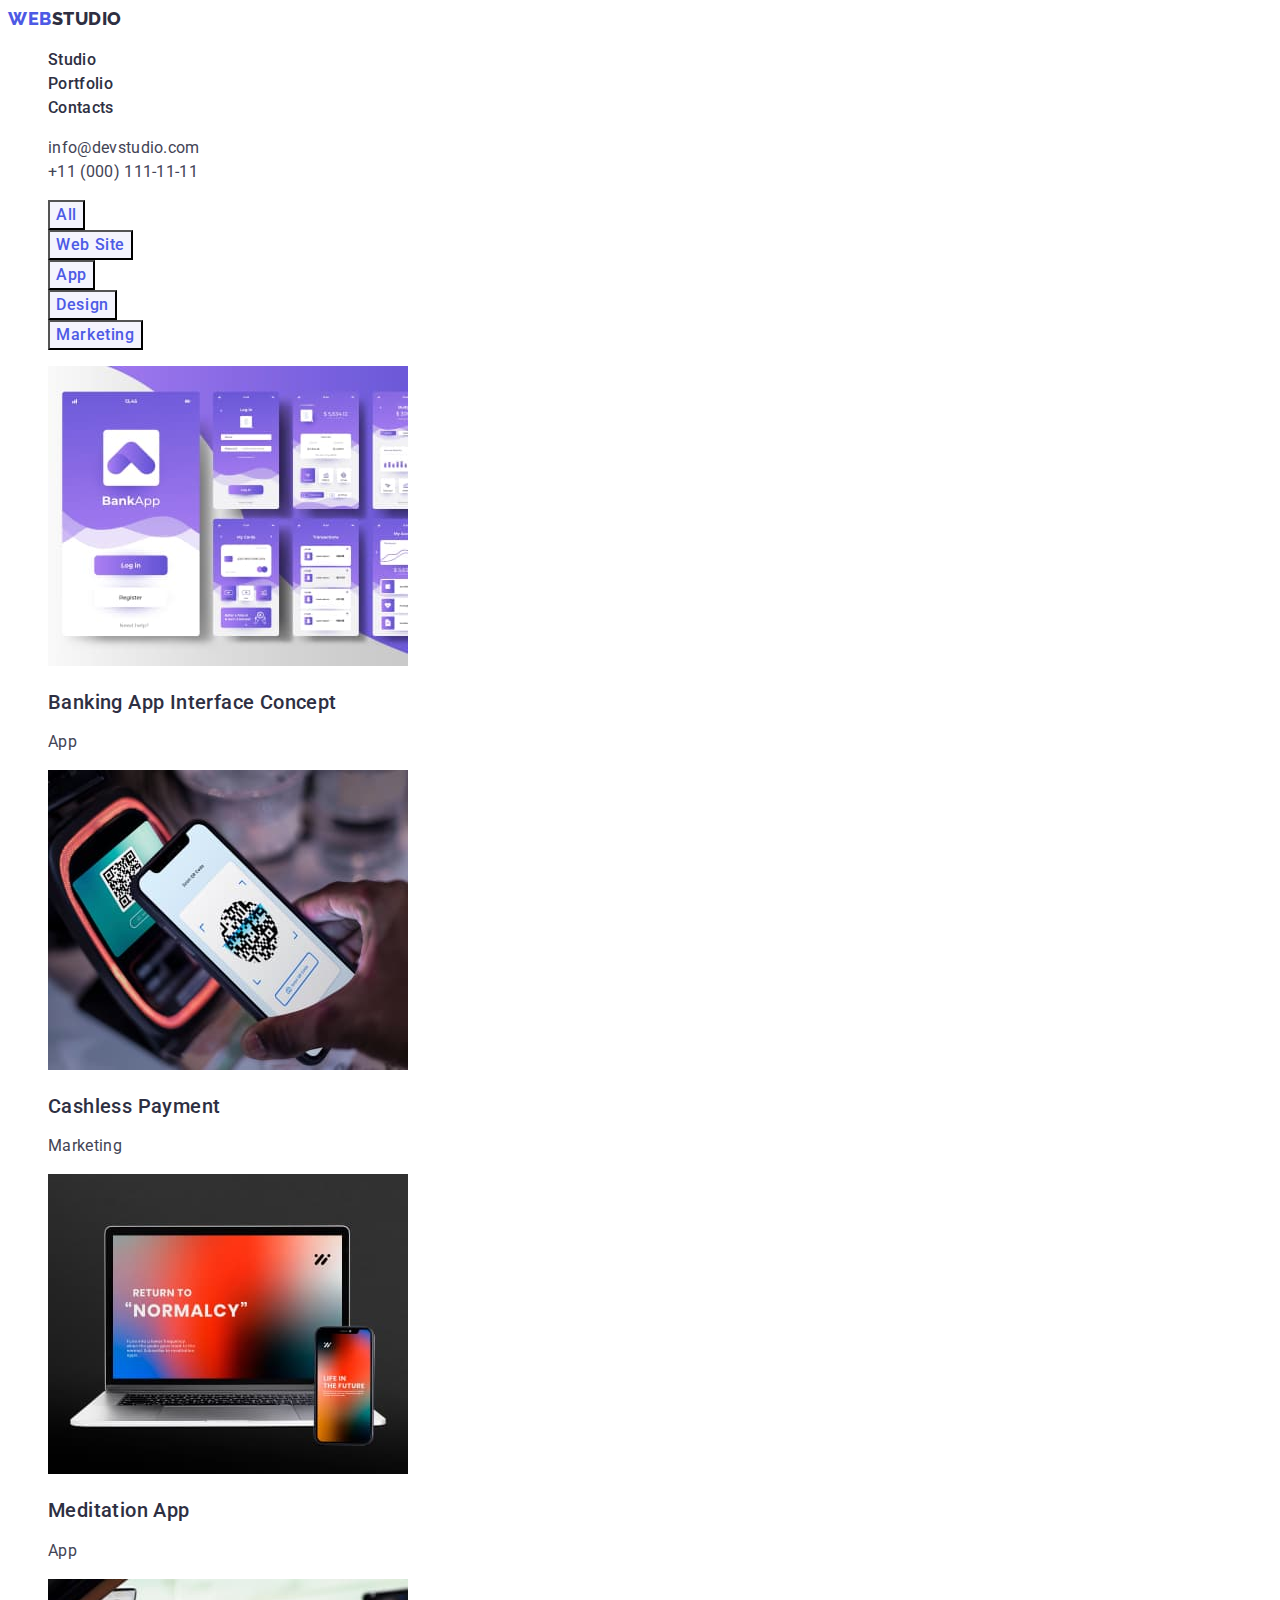
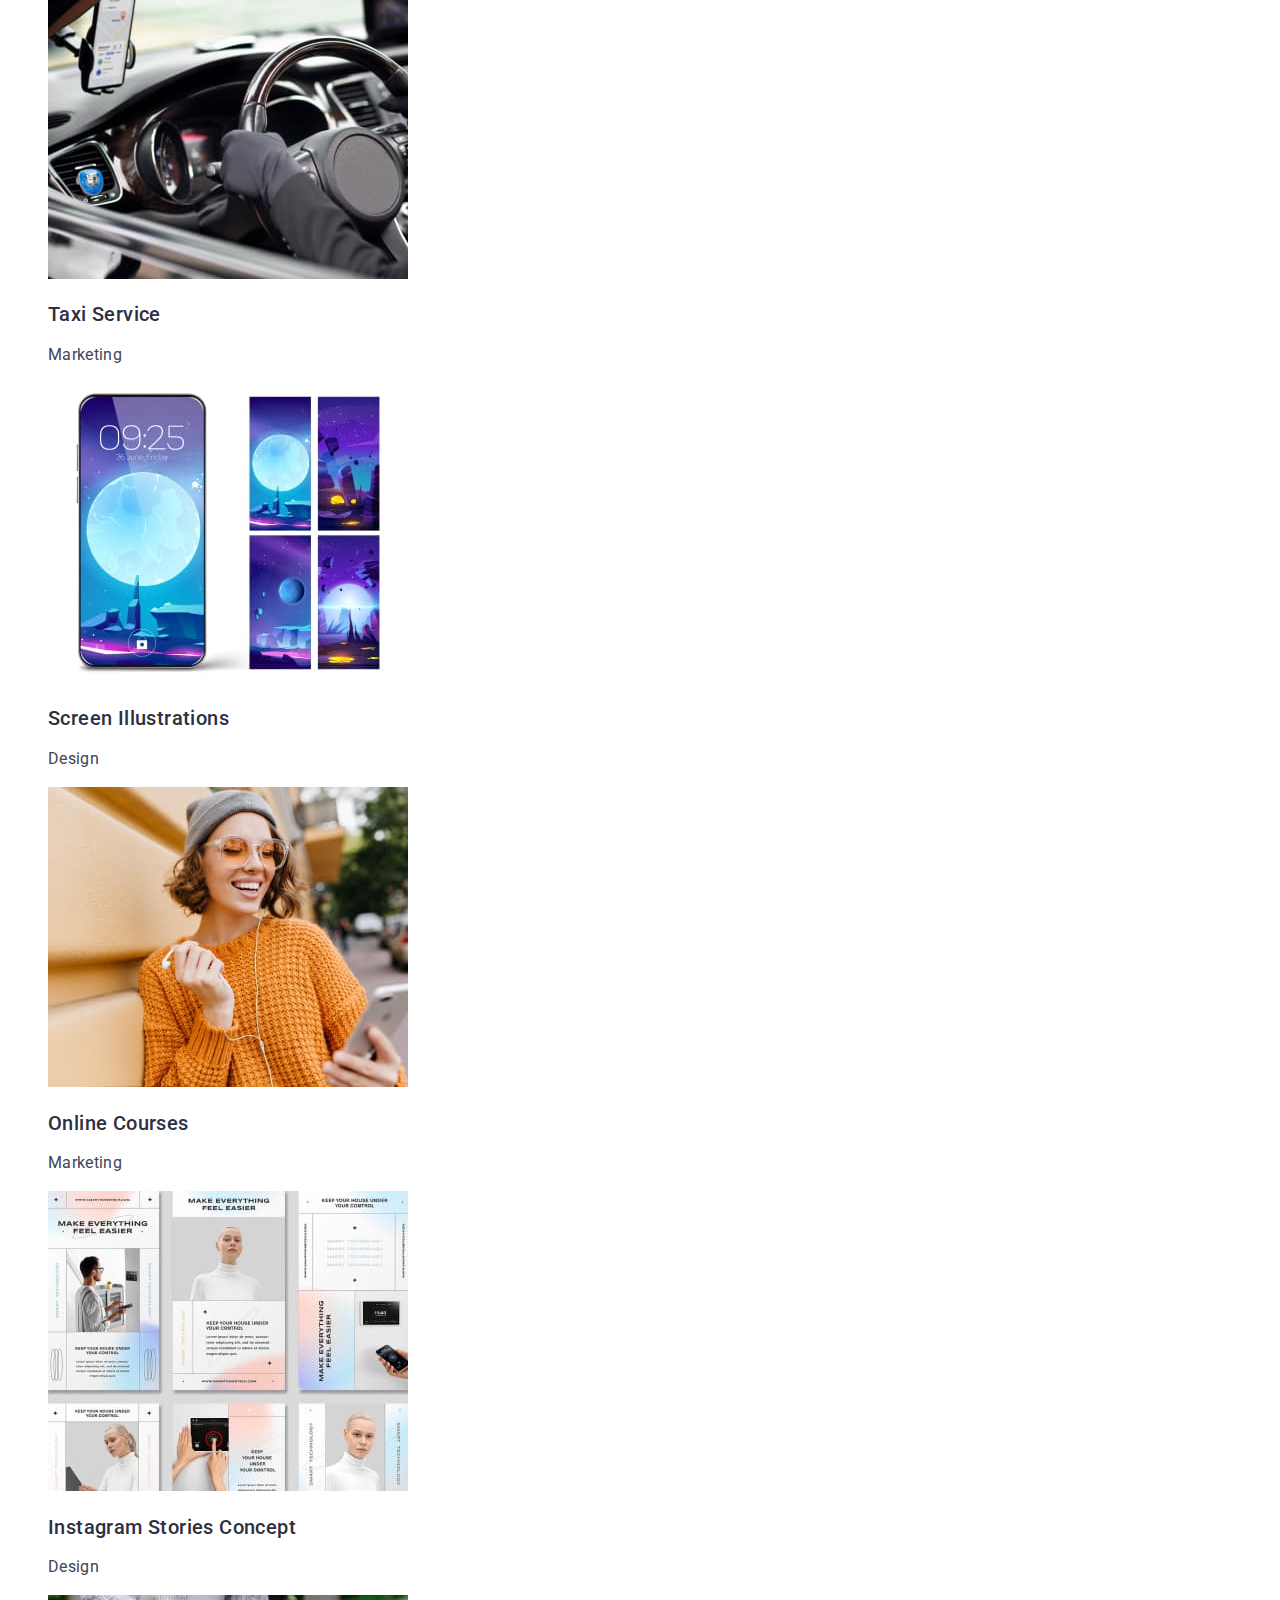
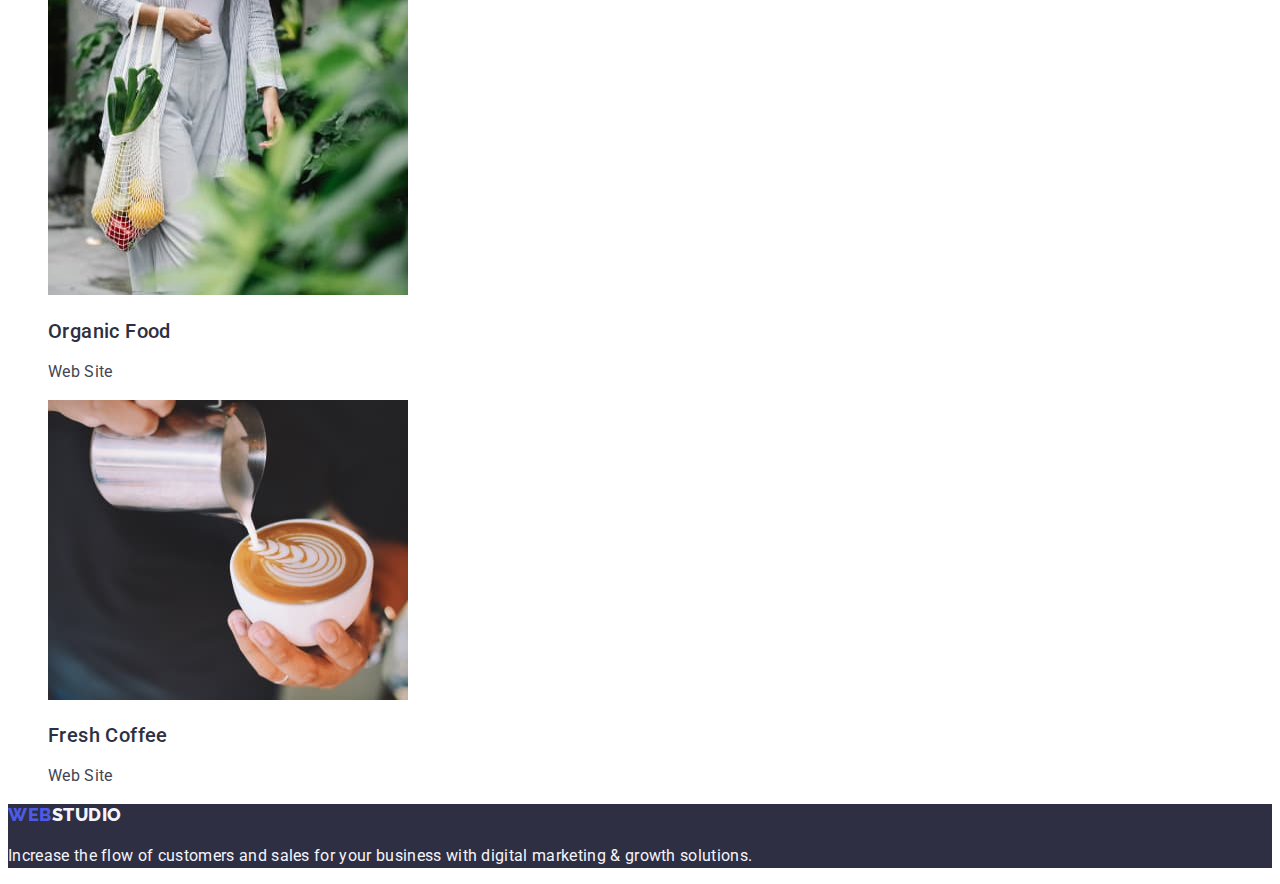
==== portfolio.html @ 4f50368b "1" ====
<!DOCTYPE html>
<html lang="en">
  <head>
    <meta charset="UTF-8" />
    <meta http-equiv="X-UA-Compatible" content="IE=edge" />
    <meta name="viewport" content="width=device-width, initial-scale=1.0" />
    <link rel="preconnect" href="https://fonts.googleapis.com" />
    <link rel="preconnect" href="https://fonts.gstatic.com" crossorigin />
    <link
      href="https://fonts.googleapis.com/css2?family=Raleway:wght@800&family=Roboto:wght@400;500;700;900&display=swap"
      rel="stylesheet"
    />
    <link rel="stylesheet" href="./css/styles.css" />
    <title>Portfolio</title>
  </head>
  <body>
    <header>
      <nav class="header-nav">
        <a href="./index.html" class="logo-web-head link"
          >Web<span class="logo-studio-head">Studio</span></a
        >
        <ul class="list">
          <li>
            <a class="nav-link link" href="./index.html">Studio</a>
          </li>
          <li>
            <a class="nav-link link" href="./portfolio.html">Portfolio</a>
          </li>
          <li><a class="nav-link link" href="">Contacts</a></li>
        </ul>
      </nav>
      <address class="header-address">
        <ul class="list">
          <li>
            <a class="address-link link" href="mailto:info@devstudio.com"
              >info@devstudio.com</a
            >
          </li>
          <li>
            <a class="address-link link" href="tel:+110001111111"
              >+11 (000) 111-11-11</a
            >
          </li>
        </ul>
      </address>
    </header>
    <main>
      <section class="portfolio-section">
        <h1 hidden>Portfolio</h1>
        <ul class="list">
          <li>
            <button type="button" class="btn-all">All</button>
          </li>
          <li>
            <button type="button" class="btn-all">Web Site</button>
          </li>
          <li>
            <button type="button" class="btn-all">App</button>
          </li>
          <li>
            <button type="button" class="btn-all">Design</button>
          </li>
          <li>
            <button type="button" class="btn-all">Marketing</button>
          </li>
        </ul>
        <ul class="list">
          <li class="content-item">
            <a class="link" href="">
              <img
                src="./images/banking-app.jpg"
                alt="Banking App Interface Concept"
                width="360"
                height="300"
                class="content-img"
              />
              <h2 class="content-subtittle">Banking App Interface Concept</h2>
              <p class="content-text">App</p>
            </a>
          </li>
          <li class="content-item">
            <a class="link" href="">
              <img
                src="./images/cashless-payment.jpg"
                alt="Cashless Payment"
                width="360"
                height="300"
                class="content-img"
              />

              <h2 class="content-subtittle">Cashless Payment</h2>
              <p class="content-text">Marketing</p>
            </a>
          </li>
          <li class="content-item">
            <a class="link" href="">
              <img
                src="./images/meditation-app.jpg"
                alt="Medditation App"
                width="360"
                height="300"
                class="content-img"
              />
              <h2 class="content-subtittle">Meditation App</h2>
              <p class="content-text">App</p>
            </a>
          </li>
          <li class="content-item">
            <a class="link" href="">
              <img
                src="./images/taxi-service.jpg"
                alt="Taxi Service"
                width="360"
                height="300"
                class="content-img"
              />
              <h2 class="content-subtittle">Taxi Service</h2>
              <p class="content-text">Marketing</p>
            </a>
          </li>
          <li class="content-item">
            <a class="link" href="">
              <img
                src="./images/screen-illustrations.jpg"
                alt="Screen Illustrations"
                width="360"
                height="300"
                class="content-img"
              />
              <h2 class="content-subtittle">Screen Illustrations</h2>
              <p class="content-text">Design</p>
            </a>
          </li>
          <li class="content-item">
            <a class="link" href="">
              <img
                src="./images/online-courses.jpg"
                alt="Online Courses"
                width="360"
                height="300"
                class="content-img"
              />
              <h2 class="content-subtittle">Online Courses</h2>
              <p class="content-text">Marketing</p>
            </a>
          </li>
          <li class="content-item">
            <a class="link" href="">
              <img
                src="./images/instagram-stories-concept.jpg"
                alt="Instagram Stories Concept"
                width="360"
                height="300"
                class="content-img"
              />
              <h2 class="content-subtittle">Instagram Stories Concept</h2>
              <p class="content-text">Design</p>
            </a>
          </li>
          <li class="content-item">
            <a class="link" href="">
              <img
                src="./images/organic-food.jpg"
                alt="Organic Food"
                width="360"
                height="300"
                class="content-img"
              />
              <h2 class="content-subtittle">Organic Food</h2>
              <p class="content-text">Web Site</p>
            </a>
          </li>
          <li class="content-item">
            <a class="link" href="">
              <img
                src="./images/fresh-coffe.jpg"
                alt="Fresh Coffee"
                width="360"
                height="300"
                class="content-img"
              />
              <h2 class="content-subtittle">Fresh Coffee</h2>
              <p class="content-text">Web Site</p>
            </a>
          </li>
        </ul>
      </section>
    </main>
    <footer class="footer">
      <a href="./index.html" class="logo-web link"
        >Web<span class="logo-studio">Studio</span></a
      >
      <p class="footer-text">
        Increase the flow of customers and sales for your business with digital
        marketing & growth solutions.
      </p>
    </footer>
  </body>
</html>
---- css/styles.css ----
:root {
    --primary-font: "Roboto", sans-serif;
    --title-font: "Roboto", sans-serif;
    --primary-black-color: #434455;
    --primary-white-color: #ffffff;
    --primary-accent-color: #2e2f42; 
    --secondary-accent-color: #404BBF;
    --iris: #4d5ae5;
    --cloud: #f4f4f4; 
    --secondary-white-color: #f4f4fd; 

    
}

body {
    font-family: var(--primary-font);
    color: var(--primary-black-color);
    background-color: var(--primary-white-color);
    font-size: 16px;
    line-height: 1.5; 
    letter-spacing: 0.02em;
}
.link {
    text-decoration: none;
    list-style: none;
}
.logo-web-head {
    font-size: 18px;
        font-family: Raleway, sans-serif;
        font-weight: 800;
        line-height: 1.17;
        letter-spacing: 0.03em;
        color: var(--iris);
        text-decoration: none;
        text-transform: uppercase;
}
.logo-studio-head {
    color: var(--primary-accent-color);
}
.list {
    list-style: none;
    text-decoration: none;
}
.nav-link {
    font-size: 16px;
    font-weight: 500;
    color: var(--primary-accent-color);   
}
.nav-link:hover, .nav-link:focus, .nav-link:active {
    color: var(--secondary-accent-color);
}
.header-address {
    font-style: normal;
}
.address-link {
    font-style: normal;
    color: var(--primary-black-color);
}
.address-link:hover, .address-link:focus {
    color: var(--secondary-accent-color);
}
.address-tel {
    color: var(--primary-accent-color);
}
.address-tel:hover, .address-tel:focus {
    color: var(--secondary-accent-color);
}
.section-one {
    background-color: var(--primary-accent-color);
}
.content-subtittle {
 color: var(--primary-accent-color);
 background-color: var(--primary-white-color);
 font-size: 20px;
 font-weight: 500;
 line-height: 1.2;
 letter-spacing: 0.02em;
}
.content-text {
  color: var(--primary-black-color);
}

footer {
    background-color:var(--primary-accent-color);
}
.footer-text {
    color: var(--secondary-white-color);
}
.logo-web {
    font-size: 18px;
    font-family: Raleway, sans-serif;
    font-weight: 800;
    line-height: 1.17;
    letter-spacing: 0.03em;
    color: var(--iris);
    text-decoration: none;
    text-transform: uppercase;
}
.logo-studio {
    color: var(--secondary-white-color);
}

.first-tittle {
    color: var(--primary-white-color);
    background-color: var(--primary-accent-color) ;
    font-size: 56px;
    font-weight: 700;
    line-height: 1.07;
    text-align: center;
    letter-spacing: 0.02em;
}
.advantages-tittle {
    color: var(--primary-accent-color);
    font-size: 20px;
    line-height: 1.2;
    font-weight: 500;
    letter-spacing: 0.02em;
}
.advantages-text {
    color: var(--primary-black-color);
}
.second-tittle {
    color: var(--primary-accent-color);
    font-size: 36px;
    font-weight: 700;
    line-height: 1.11;
    text-transform: capitalize;
    text-align: center;
    letter-spacing: 0.02em;
}
.section-four {
    background-color: var(--secondary-white-color);
}
.team-card {
    background-color: var(--primary-white-color);  
}
.member-name {
    color: var(--primary-accent-color);
    font-size: 20px;
    line-height: 1.2;
    font-weight: 500;
    letter-spacing: 0.02em;
}
.member-position {
    color: var(--primary-black-color);
}
.btn-order {
    background-color: var(--iris);
    color: var(--primary-white-color);
    cursor: pointer;
    font-family: "Roboto", sans-serif;
    font-weight: 500;
    font-size: 16px;
    line-height: 1.5;
    letter-spacing: 0.04em;
}
.btn-order:hover, .btn-order:focus {
    background-color: var(--secondary-accent-color);
    color: var(--primary-white-color);
}
.btn-all {
    background-color: var(--secondary-white-color);
    color: var(--iris);
    cursor: pointer;
    font-family: "Roboto", sans-serif;
    font-weight: 500;
    font-size: 16px;
    line-height: 1.5;
    letter-spacing: 0.04em;

}
.btn-all:hover, .btn-all:focus {
    background-color: var(--secondary-accent-color);
    color: var(--primary-white-color);
}
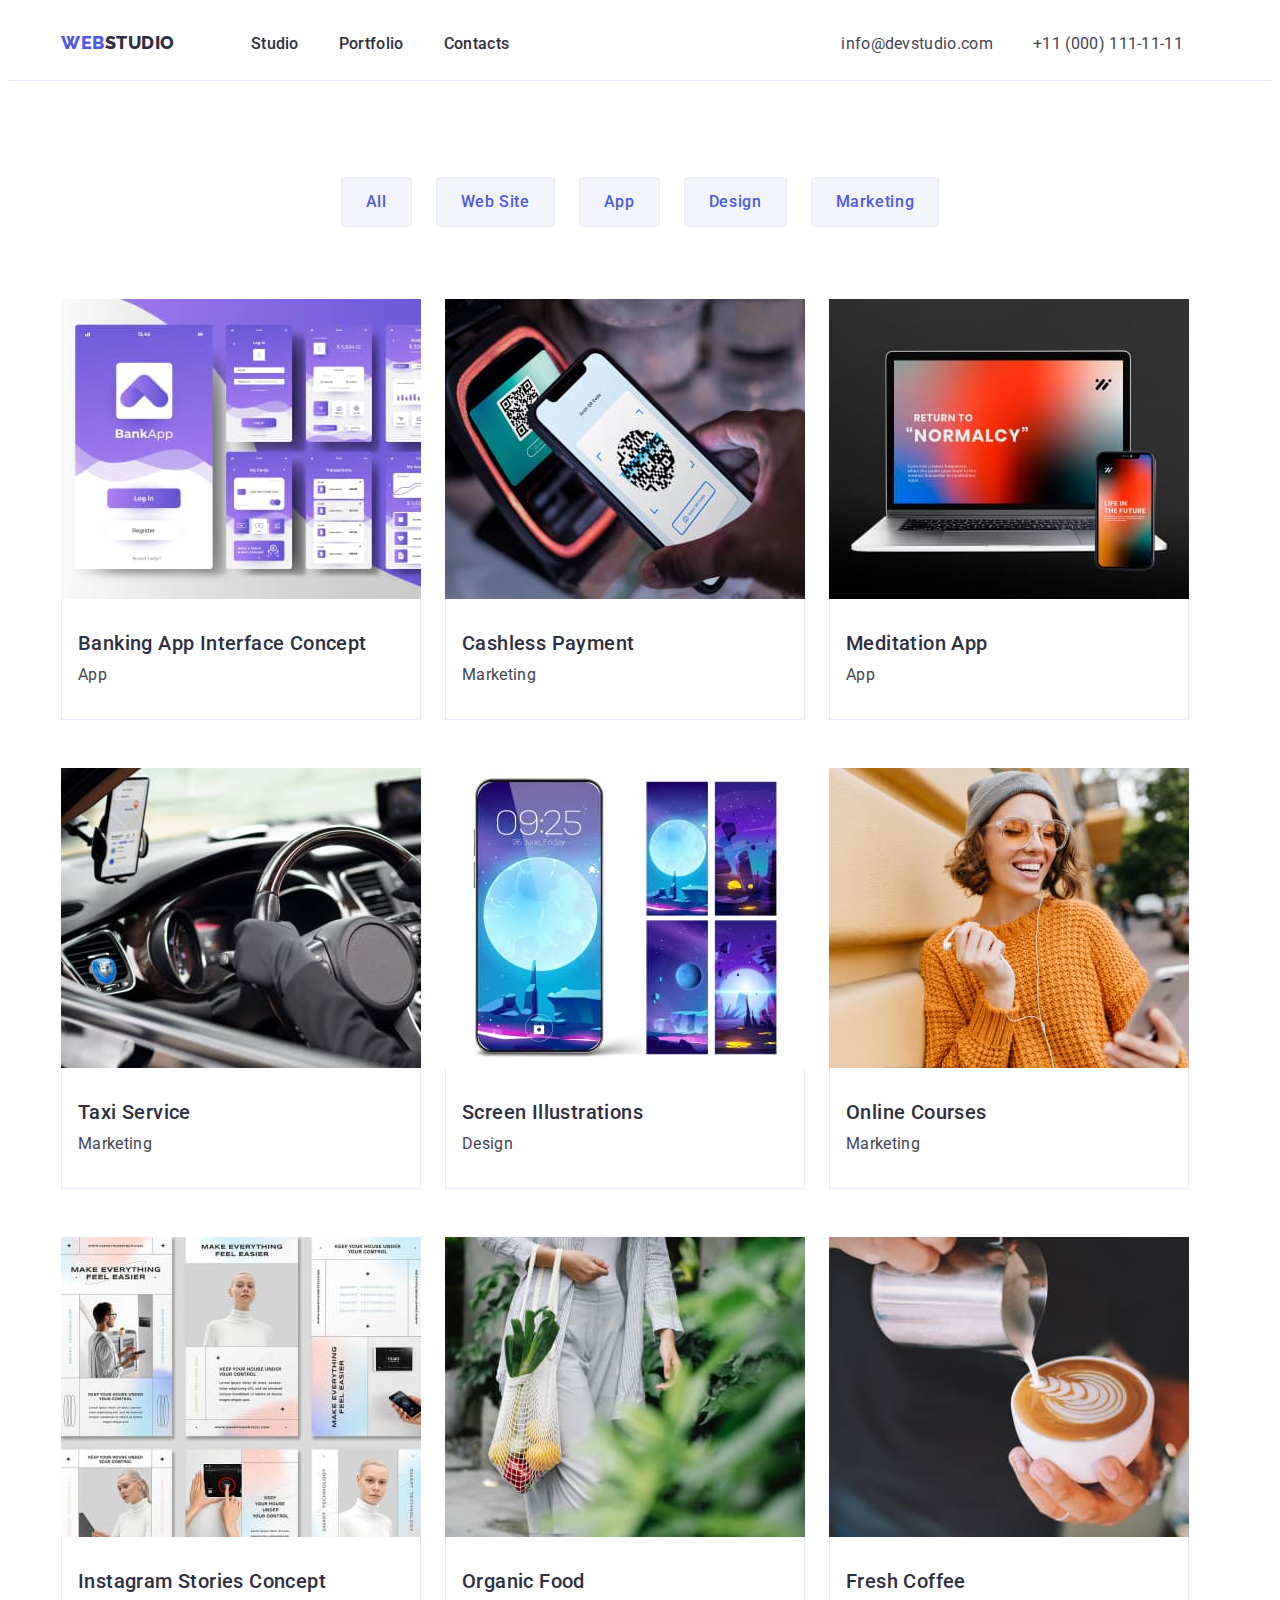
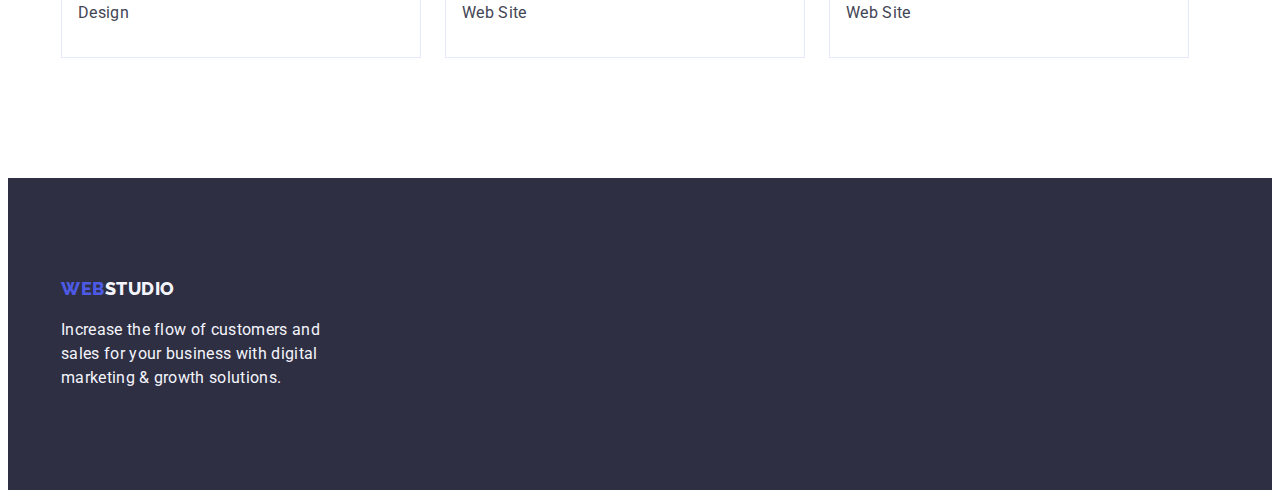
==== commit 6f5027c0: "flexbox" ====
--- a/portfolio.html
+++ b/portfolio.html
@@ -10,61 +10,70 @@
       href="https://fonts.googleapis.com/css2?family=Raleway:wght@800&family=Roboto:wght@400;500;700;900&display=swap"
       rel="stylesheet"
     />
+    <link
+      rel="stylesheet"
+      href="https://cdnjs.cloudflare.com/ajax/libs/modern-normalize/2.0.0/modern-normalize.min.css"
+      integrity="sha512-4xo8blKMVCiXpTaLzQSLSw3KFOVPWhm/TRtuPVc4WG6kUgjH6J03IBuG7JZPkcWMxJ5huwaBpOpnwYElP/m6wg=="
+      crossorigin="anonymous"
+      referrerpolicy="no-referrer"
+    />
     <link rel="stylesheet" href="./css/styles.css" />
     <title>Portfolio</title>
   </head>
   <body>
-    <header>
-      <nav class="header-nav">
-        <a href="./index.html" class="logo-web-head link"
-          >Web<span class="logo-studio-head">Studio</span></a
-        >
-        <ul class="list">
-          <li>
-            <a class="nav-link link" href="./index.html">Studio</a>
-          </li>
-          <li>
-            <a class="nav-link link" href="./portfolio.html">Portfolio</a>
-          </li>
-          <li><a class="nav-link link" href="">Contacts</a></li>
-        </ul>
-      </nav>
-      <address class="header-address">
-        <ul class="list">
-          <li>
-            <a class="address-link link" href="mailto:info@devstudio.com"
-              >info@devstudio.com</a
-            >
-          </li>
-          <li>
-            <a class="address-link link" href="tel:+110001111111"
-              >+11 (000) 111-11-11</a
-            >
-          </li>
-        </ul>
-      </address>
+    <header class="header">
+      <div class="container header-container">
+        <nav class="header-nav">
+          <a href="./index.html" class="logo-web-head link"
+            >Web<span class="logo-studio-head">Studio</span></a
+          >
+          <ul class="header-menu list">
+            <li>
+              <a class="nav-link link" href="./index.html">Studio</a>
+            </li>
+            <li>
+              <a class="nav-link link" href="./portfolio.html">Portfolio</a>
+            </li>
+            <li><a class="nav-link link" href="">Contacts</a></li>
+          </ul>
+        </nav>
+        <address class="header-address">
+          <ul class="header-contacts list">
+            <li>
+              <a class="address-link link" href="mailto:info@devstudio.com"
+                >info@devstudio.com</a
+              >
+            </li>
+            <li>
+              <a class="address-link link" href="tel:+110001111111"
+                >+11 (000) 111-11-11</a
+              >
+            </li>
+          </ul>
+        </address>
+      </div>
     </header>
     <main>
-      <section class="portfolio-section">
-        <h1 hidden>Portfolio</h1>
-        <ul class="list">
-          <li>
+      <section class="container portfolio-section">
+        <h1 class="first-tittle visually-hidden">Portfolio</h1>
+        <ul class="portfolio-section-list list">
+          <li class="portfolio-btn-item">
             <button type="button" class="btn-all">All</button>
           </li>
           <li>
             <button type="button" class="btn-all">Web Site</button>
           </li>
-          <li>
+          <li class="portfolio-btn-item">
             <button type="button" class="btn-all">App</button>
           </li>
-          <li>
+          <li class="portfolio-btn-item">
             <button type="button" class="btn-all">Design</button>
           </li>
-          <li>
+          <li class="portfolio-btn-item">
             <button type="button" class="btn-all">Marketing</button>
           </li>
         </ul>
-        <ul class="list">
+        <ul class="portfolio-items list">
           <li class="content-item">
             <a class="link" href="">
               <img
@@ -74,8 +83,10 @@
                 height="300"
                 class="content-img"
               />
-              <h2 class="content-subtittle">Banking App Interface Concept</h2>
-              <p class="content-text">App</p>
+              <div class="portfolio-section-list-item">
+                <h2 class="content-subtittle">Banking App Interface Concept</h2>
+                <p class="content-text">App</p>
+              </div>
             </a>
           </li>
           <li class="content-item">
@@ -87,9 +98,10 @@
                 height="300"
                 class="content-img"
               />
-
-              <h2 class="content-subtittle">Cashless Payment</h2>
-              <p class="content-text">Marketing</p>
+              <div class="portfolio-section-list-item">
+                <h2 class="content-subtittle">Cashless Payment</h2>
+                <p class="content-text">Marketing</p>
+              </div>
             </a>
           </li>
           <li class="content-item">
@@ -101,8 +113,10 @@
                 height="300"
                 class="content-img"
               />
-              <h2 class="content-subtittle">Meditation App</h2>
-              <p class="content-text">App</p>
+              <div class="portfolio-section-list-item">
+                <h2 class="content-subtittle">Meditation App</h2>
+                <p class="content-text">App</p>
+              </div>
             </a>
           </li>
           <li class="content-item">
@@ -114,8 +128,10 @@
                 height="300"
                 class="content-img"
               />
-              <h2 class="content-subtittle">Taxi Service</h2>
-              <p class="content-text">Marketing</p>
+              <div class="portfolio-section-list-item">
+                <h2 class="content-subtittle">Taxi Service</h2>
+                <p class="content-text">Marketing</p>
+              </div>
             </a>
           </li>
           <li class="content-item">
@@ -127,8 +143,10 @@
                 height="300"
                 class="content-img"
               />
-              <h2 class="content-subtittle">Screen Illustrations</h2>
-              <p class="content-text">Design</p>
+              <div class="portfolio-section-list-item">
+                <h2 class="content-subtittle">Screen Illustrations</h2>
+                <p class="content-text">Design</p>
+              </div>
             </a>
           </li>
           <li class="content-item">
@@ -140,8 +158,10 @@
                 height="300"
                 class="content-img"
               />
-              <h2 class="content-subtittle">Online Courses</h2>
-              <p class="content-text">Marketing</p>
+              <div class="portfolio-section-list-item">
+                <h2 class="content-subtittle">Online Courses</h2>
+                <p class="content-text">Marketing</p>
+              </div>
             </a>
           </li>
           <li class="content-item">
@@ -153,8 +173,10 @@
                 height="300"
                 class="content-img"
               />
-              <h2 class="content-subtittle">Instagram Stories Concept</h2>
-              <p class="content-text">Design</p>
+              <div class="portfolio-section-list-item">
+                <h2 class="content-subtittle">Instagram Stories Concept</h2>
+                <p class="content-text">Design</p>
+              </div>
             </a>
           </li>
           <li class="content-item">
@@ -166,8 +188,10 @@
                 height="300"
                 class="content-img"
               />
-              <h2 class="content-subtittle">Organic Food</h2>
-              <p class="content-text">Web Site</p>
+              <div class="portfolio-section-list-item">
+                <h2 class="content-subtittle">Organic Food</h2>
+                <p class="content-text">Web Site</p>
+              </div>
             </a>
           </li>
           <li class="content-item">
@@ -179,21 +203,27 @@
                 height="300"
                 class="content-img"
               />
-              <h2 class="content-subtittle">Fresh Coffee</h2>
-              <p class="content-text">Web Site</p>
+              <div class="portfolio-section-list-item">
+                <h2 class="content-subtittle">Fresh Coffee</h2>
+                <p class="content-text">Web Site</p>
+              </div>
             </a>
           </li>
         </ul>
       </section>
     </main>
     <footer class="footer">
-      <a href="./index.html" class="logo-web link"
-        >Web<span class="logo-studio">Studio</span></a
-      >
-      <p class="footer-text">
-        Increase the flow of customers and sales for your business with digital
-        marketing & growth solutions.
-      </p>
+      <div class="container">
+        <div class="footer-logo">
+          <a href="./index.html" class="logo-web link"
+            >Web<span class="logo-studio">Studio</span></a
+          >
+        </div>
+        <p class="footer-text">
+          Increase the flow of customers and sales for your business with
+          digital marketing & growth solutions.
+        </p>
+      </div>
     </footer>
   </body>
 </html>
--- a/css/styles.css
+++ b/css/styles.css
@@ -8,8 +8,18 @@
     --iris: #4d5ae5;
     --cloud: #f4f4f4; 
     --secondary-white-color: #f4f4fd; 
+    --cornflower-color: #e7e9fc
 
     
+}
+p, h1,h2,h3,h4,h5,h6 {
+    margin-top: 0;
+    margin-bottom: 0;
+}
+ul, ol {
+    margin-top: 0;
+    margin-bottom: 0;
+    padding-left: 0;
 }
 
 body {
@@ -20,6 +30,14 @@
     line-height: 1.5; 
     letter-spacing: 0.02em;
 }
+.container {
+    width: 100%;
+    max-width: 1158px;
+    padding-left: 15px;
+    padding-right: 15px;
+    margin: 0 auto;
+}
+
 .link {
     text-decoration: none;
     list-style: none;
@@ -41,6 +59,29 @@
     list-style: none;
     text-decoration: none;
 }
+.header {
+    border-bottom: 1px solid var(--cornflower-color);
+    padding: 24px 0;
+}
+.header-container {
+    display: flex;
+    align-items: center;
+    gap: 332px;
+}
+.header-contacts {
+   margin-left: auto;
+    gap: 40px;
+    display: flex;
+}
+.header-nav {
+    display: flex;
+
+}
+.header-menu {
+    display: flex; 
+    gap: 40px;
+    margin-left: 76px;
+}
 .nav-link {
     font-size: 16px;
     font-weight: 500;
@@ -67,6 +108,8 @@
 }
 .section-one {
     background-color: var(--primary-accent-color);
+    padding-top: 188px;
+    padding-bottom: 188px;
 }
 .content-subtittle {
  color: var(--primary-accent-color);
@@ -80,11 +123,14 @@
   color: var(--primary-black-color);
 }
 
-footer {
+.footer {
     background-color:var(--primary-accent-color);
+    padding: 100px 0;
 }
 .footer-text {
     color: var(--secondary-white-color);
+    width: 100%;
+    max-width: 264px;
 }
 .logo-web {
     font-size: 18px;
@@ -96,6 +142,9 @@
     text-decoration: none;
     text-transform: uppercase;
 }
+.footer-logo {
+    margin-bottom: 16px;
+}
 .logo-studio {
     color: var(--secondary-white-color);
 }
@@ -108,6 +157,15 @@
     line-height: 1.07;
     text-align: center;
     letter-spacing: 0.02em;
+    max-width: 496px;
+}
+.first-tittle-container {
+    min-width: 496px;
+    margin: 0 auto;
+    margin-bottom: 48px;
+}
+.section-two {
+    padding: 120px 0px;
 }
 .advantages-tittle {
     color: var(--primary-accent-color);
@@ -115,9 +173,33 @@
     line-height: 1.2;
     font-weight: 500;
     letter-spacing: 0.02em;
+    margin-bottom: 8px;
+}
+.visually-hidden {
+    position: absolute;
+    width: 1px;
+    height: 1px;
+    margin: -1px;
+    border: 0;
+    padding: 0;
+    white-space: nowrap;
+    clip-path: inset(100%);
+    clip: rect(0 0 0 0);
+    overflow: hidden;
 }
 .advantages-text {
     color: var(--primary-black-color);
+}
+.advantages-section {
+    display: flex;
+    gap: 24px;
+    margin: 0 auto;
+}
+.advantages-section-item {
+    max-width: calc(100% - (24px *3) / 4);
+}
+.section-three {
+    paddint-bottom: 120px;
 }
 .second-tittle {
     color: var(--primary-accent-color);
@@ -127,12 +209,36 @@
     text-transform: capitalize;
     text-align: center;
     letter-spacing: 0.02em;
-}
+    margin-bottom: 72px;
+}
+.section-three-list {
+    display: flex;
+    gap: 24px;
+    padding-bottom: 120px;
+}
+
 .section-four {
     background-color: var(--secondary-white-color);
+    padding-top: 120px;
+    padding-bottom: 120px;
+}
+.our-team-list {
+    display: flex;
+    gap: 24px;
 }
 .team-card {
     background-color: var(--primary-white-color);  
+    max-width: calc(100% - (24px * 3) / 4);
+    border-radius: 0px 0px 4px 4px;
+}
+img {
+display: block;
+max-width: 100%;
+height: auto;
+}
+.member-container {
+    text-align: center;
+    padding: 32px 16px;
 }
 .member-name {
     color: var(--primary-accent-color);
@@ -140,6 +246,7 @@
     line-height: 1.2;
     font-weight: 500;
     letter-spacing: 0.02em;
+    margin-bottom: 8px;
 }
 .member-position {
     color: var(--primary-black-color);
@@ -154,6 +261,16 @@
     line-height: 1.5;
     letter-spacing: 0.04em;
 }
+.btn-order-container {
+    height: 56px;
+    min-width: 169px;
+    border-radius: 4px;
+    border: none; 
+    display: block;
+    margin: 0 auto;
+    cursor: pointer;
+}
+
 .btn-order:hover, .btn-order:focus {
     background-color: var(--secondary-accent-color);
     color: var(--primary-white-color);
@@ -167,11 +284,41 @@
     font-size: 16px;
     line-height: 1.5;
     letter-spacing: 0.04em;
+    padding: 12px 24px;
+    border: 1px solid var(--cornflower-color);
+    border-radius: 4px;
+
 
 }
 .btn-all:hover, .btn-all:focus {
     background-color: var(--secondary-accent-color);
     color: var(--primary-white-color);
 }
-
-
+.portfolio-section {
+padding-top: 96px;
+padding-bottom: 120px;
+}
+.portfolio-section-list {
+    display: flex;
+    justify-content: center;
+    gap: 24px;
+    margin-bottom: 72px;
+}
+.portfolio-items {
+    display: flex;
+    flex-wrap: wrap;
+    column-gap: 24px;
+    row-gap: 48px;
+}
+.content-item {
+    max-width: calc(100% - (24 * 2) / 3);
+}
+.content-subtittle {
+    margin-bottom: 8px;
+}
+.portfolio-section-list-item {
+    border: 1px solid var(--cornflower-color);
+    border-top: none;
+    padding: 32px 16px;
+}
+
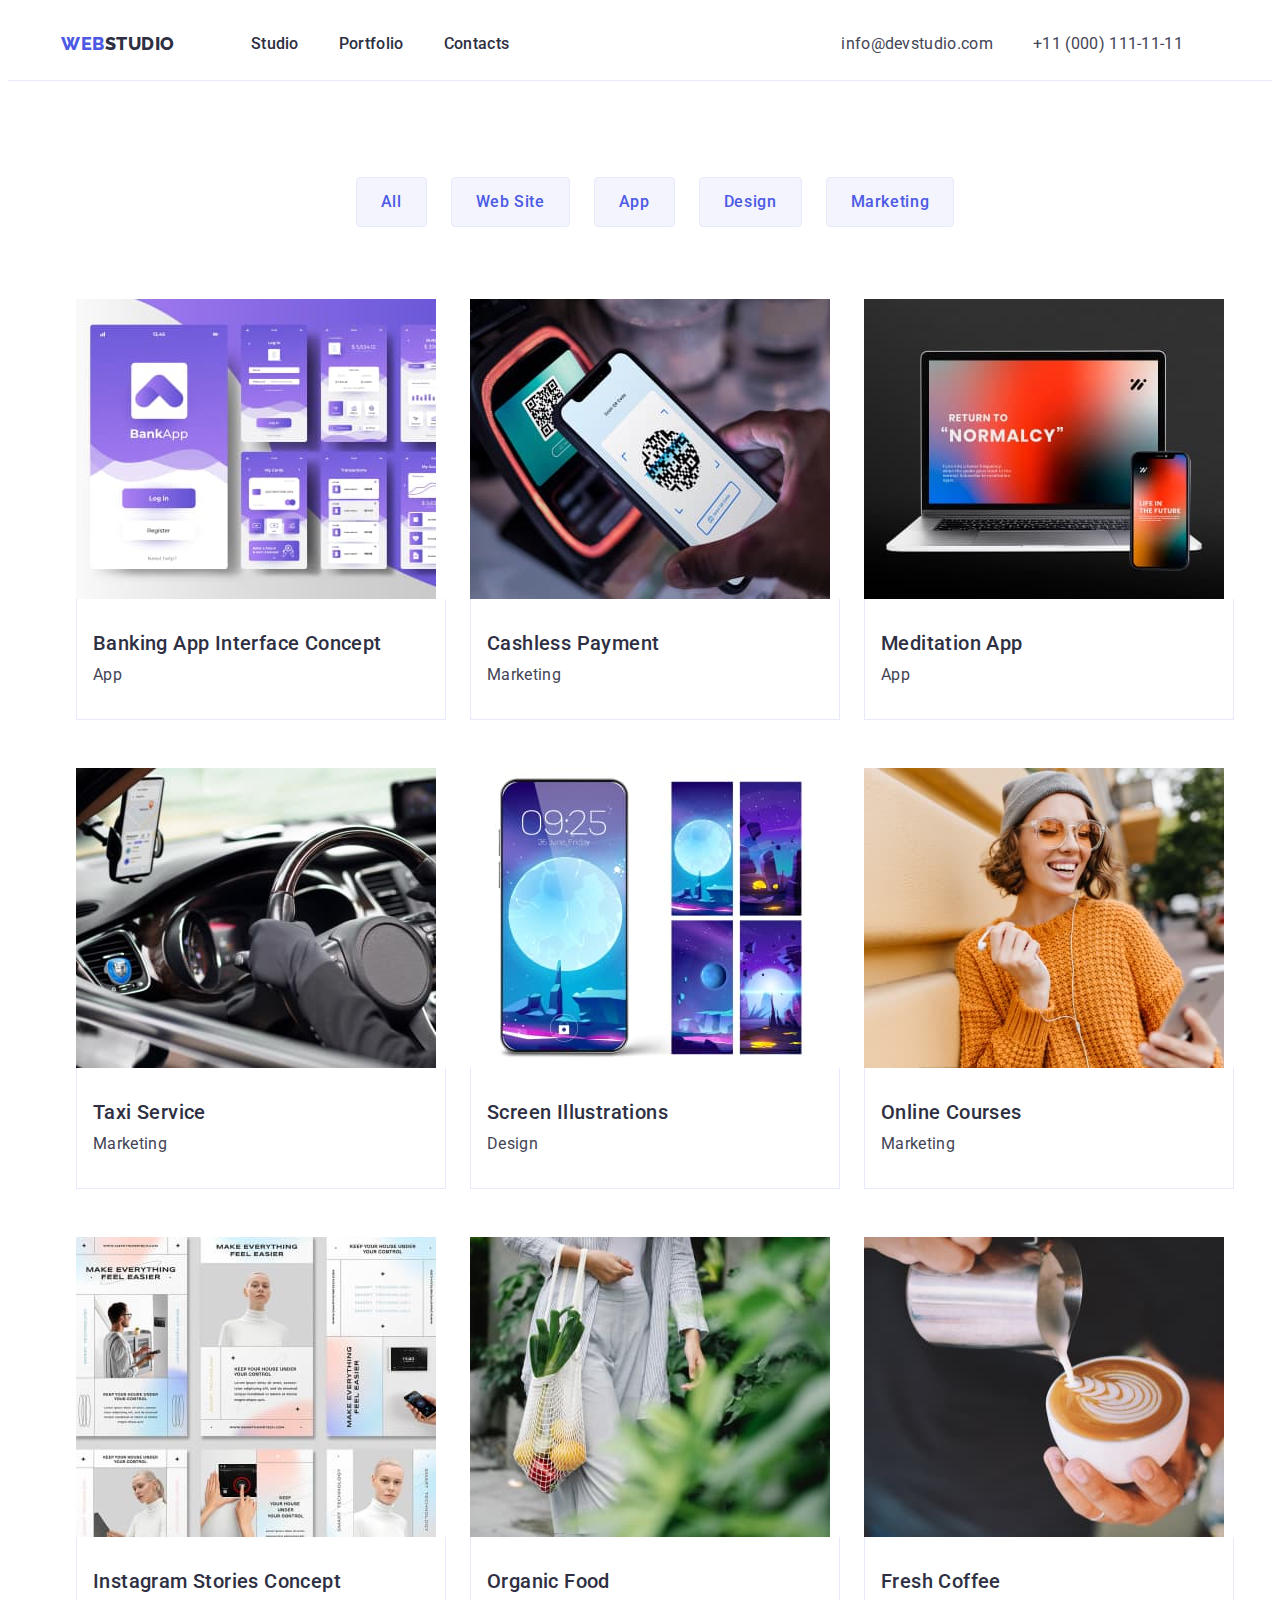
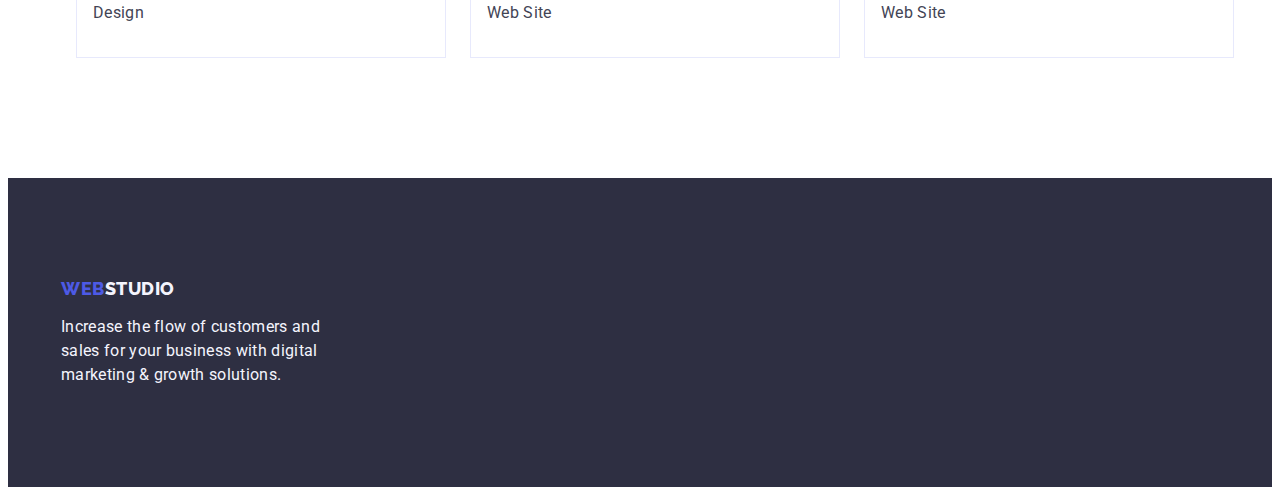
==== commit cfd80012: "fix" ====
--- a/portfolio.html
+++ b/portfolio.html
@@ -55,161 +55,165 @@
     </header>
     <main>
       <section class="container portfolio-section">
-        <h1 class="first-tittle visually-hidden">Portfolio</h1>
-        <ul class="portfolio-section-list list">
-          <li class="portfolio-btn-item">
-            <button type="button" class="btn-all">All</button>
-          </li>
-          <li>
-            <button type="button" class="btn-all">Web Site</button>
-          </li>
-          <li class="portfolio-btn-item">
-            <button type="button" class="btn-all">App</button>
-          </li>
-          <li class="portfolio-btn-item">
-            <button type="button" class="btn-all">Design</button>
-          </li>
-          <li class="portfolio-btn-item">
-            <button type="button" class="btn-all">Marketing</button>
-          </li>
-        </ul>
-        <ul class="portfolio-items list">
-          <li class="content-item">
-            <a class="link" href="">
-              <img
-                src="./images/banking-app.jpg"
-                alt="Banking App Interface Concept"
-                width="360"
-                height="300"
-                class="content-img"
-              />
-              <div class="portfolio-section-list-item">
-                <h2 class="content-subtittle">Banking App Interface Concept</h2>
-                <p class="content-text">App</p>
-              </div>
-            </a>
-          </li>
-          <li class="content-item">
-            <a class="link" href="">
-              <img
-                src="./images/cashless-payment.jpg"
-                alt="Cashless Payment"
-                width="360"
-                height="300"
-                class="content-img"
-              />
-              <div class="portfolio-section-list-item">
-                <h2 class="content-subtittle">Cashless Payment</h2>
-                <p class="content-text">Marketing</p>
-              </div>
-            </a>
-          </li>
-          <li class="content-item">
-            <a class="link" href="">
-              <img
-                src="./images/meditation-app.jpg"
-                alt="Medditation App"
-                width="360"
-                height="300"
-                class="content-img"
-              />
-              <div class="portfolio-section-list-item">
-                <h2 class="content-subtittle">Meditation App</h2>
-                <p class="content-text">App</p>
-              </div>
-            </a>
-          </li>
-          <li class="content-item">
-            <a class="link" href="">
-              <img
-                src="./images/taxi-service.jpg"
-                alt="Taxi Service"
-                width="360"
-                height="300"
-                class="content-img"
-              />
-              <div class="portfolio-section-list-item">
-                <h2 class="content-subtittle">Taxi Service</h2>
-                <p class="content-text">Marketing</p>
-              </div>
-            </a>
-          </li>
-          <li class="content-item">
-            <a class="link" href="">
-              <img
-                src="./images/screen-illustrations.jpg"
-                alt="Screen Illustrations"
-                width="360"
-                height="300"
-                class="content-img"
-              />
-              <div class="portfolio-section-list-item">
-                <h2 class="content-subtittle">Screen Illustrations</h2>
-                <p class="content-text">Design</p>
-              </div>
-            </a>
-          </li>
-          <li class="content-item">
-            <a class="link" href="">
-              <img
-                src="./images/online-courses.jpg"
-                alt="Online Courses"
-                width="360"
-                height="300"
-                class="content-img"
-              />
-              <div class="portfolio-section-list-item">
-                <h2 class="content-subtittle">Online Courses</h2>
-                <p class="content-text">Marketing</p>
-              </div>
-            </a>
-          </li>
-          <li class="content-item">
-            <a class="link" href="">
-              <img
-                src="./images/instagram-stories-concept.jpg"
-                alt="Instagram Stories Concept"
-                width="360"
-                height="300"
-                class="content-img"
-              />
-              <div class="portfolio-section-list-item">
-                <h2 class="content-subtittle">Instagram Stories Concept</h2>
-                <p class="content-text">Design</p>
-              </div>
-            </a>
-          </li>
-          <li class="content-item">
-            <a class="link" href="">
-              <img
-                src="./images/organic-food.jpg"
-                alt="Organic Food"
-                width="360"
-                height="300"
-                class="content-img"
-              />
-              <div class="portfolio-section-list-item">
-                <h2 class="content-subtittle">Organic Food</h2>
-                <p class="content-text">Web Site</p>
-              </div>
-            </a>
-          </li>
-          <li class="content-item">
-            <a class="link" href="">
-              <img
-                src="./images/fresh-coffe.jpg"
-                alt="Fresh Coffee"
-                width="360"
-                height="300"
-                class="content-img"
-              />
-              <div class="portfolio-section-list-item">
-                <h2 class="content-subtittle">Fresh Coffee</h2>
-                <p class="content-text">Web Site</p>
-              </div>
-            </a>
-          </li>
-        </ul>
+        <div class="container">
+          <h1 class="visually-hidden">Portfolio</h1>
+          <ul class="portfolio-section-list list">
+            <li class="portfolio-btn-item">
+              <button type="button" class="btn-all">All</button>
+            </li>
+            <li>
+              <button type="button" class="btn-all">Web Site</button>
+            </li>
+            <li class="portfolio-btn-item">
+              <button type="button" class="btn-all">App</button>
+            </li>
+            <li class="portfolio-btn-item">
+              <button type="button" class="btn-all">Design</button>
+            </li>
+            <li class="portfolio-btn-item">
+              <button type="button" class="btn-all">Marketing</button>
+            </li>
+          </ul>
+          <ul class="portfolio-items list">
+            <li class="content-item">
+              <a class="link" href="">
+                <img
+                  src="./images/banking-app.jpg"
+                  alt="Banking App Interface Concept"
+                  width="360"
+                  height="300"
+                  class="content-img"
+                />
+                <div class="portfolio-section-list-item">
+                  <h2 class="content-subtittle">
+                    Banking App Interface Concept
+                  </h2>
+                  <p class="content-text">App</p>
+                </div>
+              </a>
+            </li>
+            <li class="content-item">
+              <a class="link" href="">
+                <img
+                  src="./images/cashless-payment.jpg"
+                  alt="Cashless Payment"
+                  width="360"
+                  height="300"
+                  class="content-img"
+                />
+                <div class="portfolio-section-list-item">
+                  <h2 class="content-subtittle">Cashless Payment</h2>
+                  <p class="content-text">Marketing</p>
+                </div>
+              </a>
+            </li>
+            <li class="content-item">
+              <a class="link" href="">
+                <img
+                  src="./images/meditation-app.jpg"
+                  alt="Medditation App"
+                  width="360"
+                  height="300"
+                  class="content-img"
+                />
+                <div class="portfolio-section-list-item">
+                  <h2 class="content-subtittle">Meditation App</h2>
+                  <p class="content-text">App</p>
+                </div>
+              </a>
+            </li>
+            <li class="content-item">
+              <a class="link" href="">
+                <img
+                  src="./images/taxi-service.jpg"
+                  alt="Taxi Service"
+                  width="360"
+                  height="300"
+                  class="content-img"
+                />
+                <div class="portfolio-section-list-item">
+                  <h2 class="content-subtittle">Taxi Service</h2>
+                  <p class="content-text">Marketing</p>
+                </div>
+              </a>
+            </li>
+            <li class="content-item">
+              <a class="link" href="">
+                <img
+                  src="./images/screen-illustrations.jpg"
+                  alt="Screen Illustrations"
+                  width="360"
+                  height="300"
+                  class="content-img"
+                />
+                <div class="portfolio-section-list-item">
+                  <h2 class="content-subtittle">Screen Illustrations</h2>
+                  <p class="content-text">Design</p>
+                </div>
+              </a>
+            </li>
+            <li class="content-item">
+              <a class="link" href="">
+                <img
+                  src="./images/online-courses.jpg"
+                  alt="Online Courses"
+                  width="360"
+                  height="300"
+                  class="content-img"
+                />
+                <div class="portfolio-section-list-item">
+                  <h2 class="content-subtittle">Online Courses</h2>
+                  <p class="content-text">Marketing</p>
+                </div>
+              </a>
+            </li>
+            <li class="content-item">
+              <a class="link" href="">
+                <img
+                  src="./images/instagram-stories-concept.jpg"
+                  alt="Instagram Stories Concept"
+                  width="360"
+                  height="300"
+                  class="content-img"
+                />
+                <div class="portfolio-section-list-item">
+                  <h2 class="content-subtittle">Instagram Stories Concept</h2>
+                  <p class="content-text">Design</p>
+                </div>
+              </a>
+            </li>
+            <li class="content-item">
+              <a class="link" href="">
+                <img
+                  src="./images/organic-food.jpg"
+                  alt="Organic Food"
+                  width="360"
+                  height="300"
+                  class="content-img"
+                />
+                <div class="portfolio-section-list-item">
+                  <h2 class="content-subtittle">Organic Food</h2>
+                  <p class="content-text">Web Site</p>
+                </div>
+              </a>
+            </li>
+            <li class="content-item">
+              <a class="link" href="">
+                <img
+                  src="./images/fresh-coffe.jpg"
+                  alt="Fresh Coffee"
+                  width="360"
+                  height="300"
+                  class="content-img"
+                />
+                <div class="portfolio-section-list-item">
+                  <h2 class="content-subtittle">Fresh Coffee</h2>
+                  <p class="content-text">Web Site</p>
+                </div>
+              </a>
+            </li>
+          </ul>
+        </div>
       </section>
     </main>
     <footer class="footer">
--- a/css/styles.css
+++ b/css/styles.css
@@ -51,6 +51,7 @@
         color: var(--iris);
         text-decoration: none;
         text-transform: uppercase;
+        margin-right: 76px;
 }
 .logo-studio-head {
     color: var(--primary-accent-color);
@@ -75,17 +76,18 @@
 }
 .header-nav {
     display: flex;
+    align-items: center;
 
 }
 .header-menu {
     display: flex; 
     gap: 40px;
-    margin-left: 76px;
 }
 .nav-link {
     font-size: 16px;
     font-weight: 500;
-    color: var(--primary-accent-color);   
+    color: var(--primary-accent-color); 
+    padding: 24px 0;  
 }
 .nav-link:hover, .nav-link:focus, .nav-link:active {
     color: var(--secondary-accent-color);
@@ -141,10 +143,10 @@
     color: var(--iris);
     text-decoration: none;
     text-transform: uppercase;
-}
-.footer-logo {
+    display: inline-block;
     margin-bottom: 16px;
 }
+
 .logo-studio {
     color: var(--secondary-white-color);
 }
@@ -196,10 +198,10 @@
     margin: 0 auto;
 }
 .advantages-section-item {
-    max-width: calc(100% - (24px *3) / 4);
+    width: calc(100% - (24px *3) / 4);
 }
 .section-three {
-    paddint-bottom: 120px;
+    padding-bottom: 120px;
 }
 .second-tittle {
     color: var(--primary-accent-color);
@@ -293,25 +295,28 @@
 .btn-all:hover, .btn-all:focus {
     background-color: var(--secondary-accent-color);
     color: var(--primary-white-color);
+    border:1px solid transparent;
 }
 .portfolio-section {
-padding-top: 96px;
-padding-bottom: 120px;
+padding: 96px 0 120px 0;
 }
 .portfolio-section-list {
     display: flex;
     justify-content: center;
     gap: 24px;
     margin-bottom: 72px;
+
+
 }
 .portfolio-items {
     display: flex;
     flex-wrap: wrap;
     column-gap: 24px;
     row-gap: 48px;
+
 }
 .content-item {
-    max-width: calc(100% - (24 * 2) / 3);
+    width: calc((100% - 48px) / 3);
 }
 .content-subtittle {
     margin-bottom: 8px;
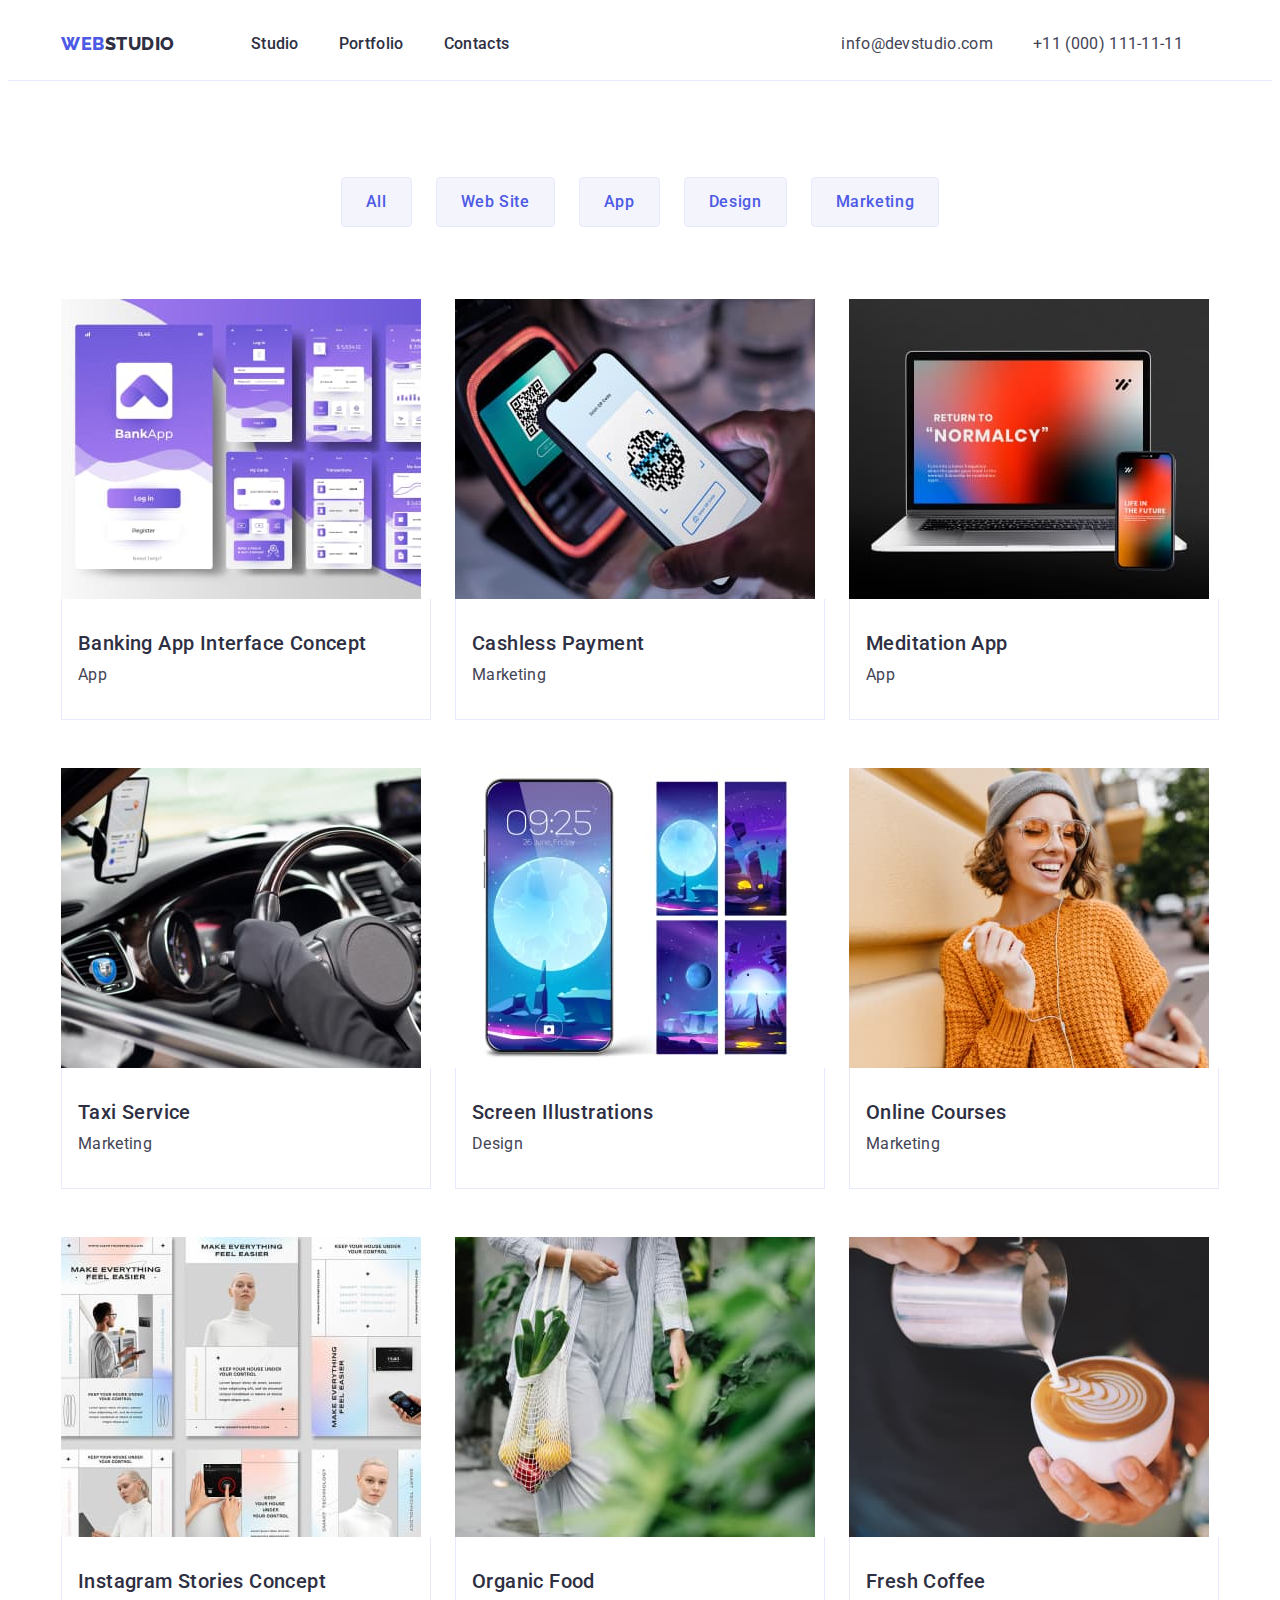
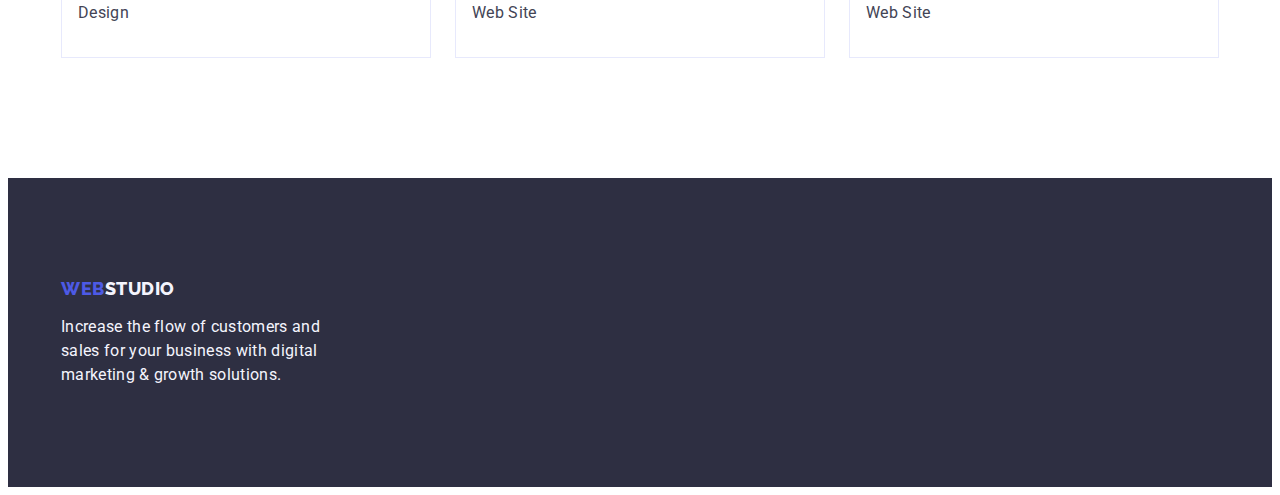
==== commit 84e97454: "fix" ====
--- a/portfolio.html
+++ b/portfolio.html
@@ -54,7 +54,7 @@
       </div>
     </header>
     <main>
-      <section class="container portfolio-section">
+      <section class="portfolio-section">
         <div class="container">
           <h1 class="visually-hidden">Portfolio</h1>
           <ul class="portfolio-section-list list">
--- a/css/styles.css
+++ b/css/styles.css
@@ -200,9 +200,7 @@
 .advantages-section-item {
     width: calc(100% - (24px *3) / 4);
 }
-.section-three {
-    padding-bottom: 120px;
-}
+
 .second-tittle {
     color: var(--primary-accent-color);
     font-size: 36px;
